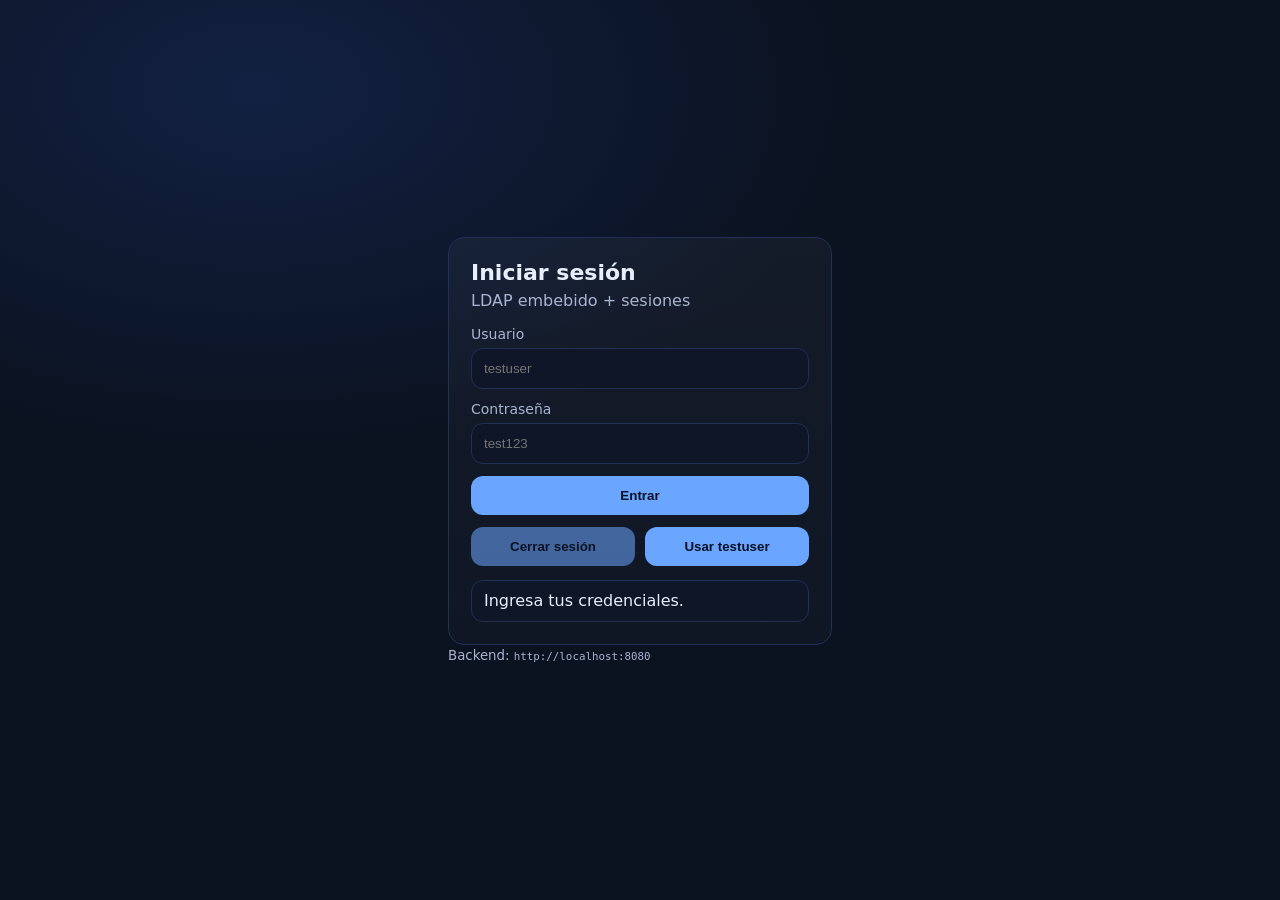
==== frontend-login/dashboard.html @ 65106ebf "init: auth + backend api + frontend" ====
<!doctype html>
<html lang="es">
<head>
  <meta charset="UTF-8" />
  <meta name="viewport" content="width=device-width,initial-scale=1" />
  <title>MS Auth - Panel</title>
  <link rel="stylesheet" href="styles.css" />
</head>
<body>
  <main class="container wide">
    <header class="topbar topbar-search">
      <div class="search-row">
        <label class="search-label" for="msisdn">Ingresar número de teléfono <span class="req">*</span></label>
        <input id="msisdn" type="text" placeholder="" />
        <button id="btnBuscar" class="btn">BUSCAR</button>
      </div>

      <div class="topbar-right">
        <p class="muted mini" id="userLine">—</p>
        <button id="btnCerrar" class="btn secondary">Cerrar sesión</button>
      </div>
    </header>

    <section class="grid">
      <!-- Datos del Equipo (IZQUIERDA) -->
      <article class="panel panel-equipo">
        <div class="panel-head">Datos del Equipo</div>
        <div class="panel-body two-col">
          <div class="kv"><span>NÚMERO:</span><b id="eq_num">—</b></div>
          <div class="kv"><span>IMSI:</span><b id="eq_imsi">—</b></div>
          <div class="kv"><span>IMEI:</span><b id="eq_imei">—</b></div>
          <div class="kv"><span>ESTADO IMEI:</span><b id="eq_estado_imei">—</b></div>
          <div class="kv"><span>MARCA:</span><b id="eq_marca">—</b></div>
          <div class="kv"><span>MODELO:</span><b id="eq_modelo">—</b></div>
          <div class="kv"><span>CONDICIÓN IMEI:</span><b id="eq_condicion">—</b></div>
        </div>

        <div class="panel-actions">
          <button class="btn small">Reinicio total</button>
          <button class="btn small">Reinicio Datos</button>
        </div>
      </article>

      <!-- Aprovisionamiento de la Línea (CENTRO - ANCHO) -->
      <article class="panel panel-aprov">
        <div class="panel-head">Aprovisionamiento de la Línea</div>

        <div class="panel-body aprov-grid">
          <!-- Columna izquierda -->
          <div class="col">
            <div class="kv-row"><span>NÚMERO:</span><b id="ln_num">—</b><span class="spacer"></span></div>
            <div class="kv-row"><span>IMSI:</span><b id="ln_imsi">—</b><span class="spacer"></span></div>
            <div class="kv-row"><span>PERFIL SUSCRIPTOR:</span><b id="ln_perfil">—</b><span class="spacer"></span></div>
            <div class="kv-row"><span>TECNOLOGÍA ACTIVA:</span><b id="ln_tech">—</b><span class="spacer"></span></div>
            <div class="kv-row"><span>PLAN COMERCIAL:</span><b id="ln_plan">—</b><span class="spacer"></span></div>

            <div class="kv-row"><span>ESTADO DE SERVICIOS:</span><b>—</b><span class="icon-plus">+</span></div>
            <div class="kv-row"><span>VOZ WIFI:</span><b>—</b><span class="icon-plus">+</span></div>
            <div class="kv-row"><span>SERVICIO DE DATOS:</span><b>—</b><span class="icon-plus">+</span></div>
            <div class="kv-row"><span>SERVICIOS BÁSICOS:</span><b>—</b><span class="icon-plus">+</span></div>
            <div class="kv-row"><span>SALDOS:</span><b>—</b><span class="icon-plus">+</span></div>
          </div>

          <!-- Columna derecha -->
          <div class="col">
            <div class="kv-row"><span>SERV. SUPLEMENTARIOS:</span><b>—</b><span class="icon-plus">+</span></div>
            <div class="kv-row"><span>SERV. ADICIONALES:</span><b>—</b><span class="icon-plus">+</span></div>
            <div class="kv-row"><span>APN’S APROVISIONADAS:</span><b>—</b><span class="icon-plus">+</span></div>
            <div class="kv-row"><span>PORTABILIDAD:</span><b>—</b><span class="icon-plus">+</span></div>

            <div class="kv-row"><span>SERIE ORIGINAL:</span><b>—</b><span class="dot ok"></span></div>

            <div class="kv-row"><span>CONDICIÓN VOLTE:</span><b>—</b><span class="icon-plus">+</span></div>
            <div class="kv-row"><span>ANCLAJE VOLTE:</span><b>—</b><span class="icon-plus">+</span></div>
            <div class="kv-row"><span>ENRUTAMIENTO VOLTE:</span><b>—</b><span class="icon-plus">+</span></div>
            <div class="kv-row"><span>VOLTE:</span><b>—</b><span class="icon-plus">+</span></div>
            <div class="kv-row"><span>ROAMING VOLTE 4G:</span><b>—</b><span class="icon-plus">+</span></div>
          </div>
        </div>
      </article>

      <!-- Registro en la Red de Datos -->
      <article class="panel panel-datos">
        <div class="panel-head">Registro en la Red de Datos</div>
        <div class="panel-body two-col">
          <!-- En el modelo: Estado y APN en uso con "+" -->
          <div class="kv"><span>ESTADO:</span><span class="icon-plus">+</span></div>

          <div class="kv"><span>ÚLTIMO NE REGISTRADO:</span><b id="dat_ne">—</b></div>
          <div class="kv"><span>PAÍS/OPERADOR:</span><b id="dat_pais">—</b></div>
          <div class="kv"><span>ÚLTIMA RED REGISTRADA:</span><b id="dat_red">—</b></div>
          <div class="kv"><span>ÚLTIMA CELDA REGISTRADA:</span><b id="dat_celda">—</b></div>
          <div class="kv"><span>ÚLTIMO REGISTRO DE CONEXIÓN:</span><b id="dat_ult">—</b></div>

          <div class="kv"><span>APN EN USO:</span><span class="icon-plus">+</span></div>
        </div>
      </article>

      <!-- Estado del servicio en la Red de Voz -->
      <article class="panel panel-voz">
        <div class="panel-head">Estado del servicio en la Red de Voz</div>
        <div class="panel-body two-col">
          <div class="kv"><span>ESTADO:</span><b id="voz_estado">—</b></div>
          <div class="kv"><span>VRL REGISTRADA:</span><b id="voz_vrl">—</b></div>
          <div class="kv"><span>PAÍS/OPERADOR:</span><b id="voz_pais">—</b></div>
          <div class="kv"><span>RED REGISTRADA:</span><b id="voz_red">—</b></div>
          <div class="kv"><span>DISPONIBILIDAD:</span><b id="voz_disp">—</b></div>
          <div class="kv"><span>ÚLTIMA CELDA REGISTRO LLAMADA:</span><b id="voz_celda">—</b></div>
          <div class="kv"><span>ACCESSIBLE:</span><b id="voz_access">—</b></div>
        </div>
      </article>
    </section>

    <div class="status" id="dashStatus" aria-live="polite"></div>
  </main>

  <script src="dashboard.js"></script>
</body>
</html>
---- frontend-login/styles.css ----
:root{
  --bg:#0b1220;
  --text:#e8eefc;
  --muted:#a9b4d0;
  --border:#223055;
  --accent:#6aa6ff;
}

*{box-sizing:border-box}
html,body{height:100%}

body{
  margin:0;
  font-family: ui-sans-serif, system-ui, -apple-system, Segoe UI, Roboto, Arial;
  background: radial-gradient(1000px 600px at 20% 10%, #122142 0%, var(--bg) 60%);
  color:var(--text);

  /* Dashboard necesita scroll normal */
  min-height: 100vh;
}

/* ---------- Base ---------- */
.container{ width:min(420px, 92vw); padding:18px; }

.page-center{
  min-height: 100vh;
  display:flex;
  align-items:center;
  justify-content:center;
}

.card{
  background: linear-gradient(180deg, rgba(255,255,255,0.04), rgba(255,255,255,0.02));
  border:1px solid var(--border);
  border-radius:16px;
  padding:22px;
}

h1{margin:0 0 6px 0; font-size:22px}
.muted{color:var(--muted); margin:0 0 16px 0}
.mini{ margin:4px 0 0 0; font-size:12px; }

form{display:flex; flex-direction:column; gap:12px}

label{
  display:flex;
  flex-direction:column;
  gap:6px;
  font-size:14px;
  color:var(--muted);
}

input{
  padding:12px;
  border-radius:12px;
  border:1px solid var(--border);
  background:#0e1627;
  color:var(--text);
  outline:none;
}

button, .btn{
  border:0;
  border-radius:12px;
  padding:12px 14px;
  font-weight:600;
  cursor:pointer;
  background: var(--accent);
  color:#081024;
}

button:disabled{opacity:.55; cursor:not-allowed}

.btn.secondary{
  background:#1b2a4c;
  color:var(--text);
  border:1px solid var(--border);
}

.btn.small{
  padding:10px 12px;
  font-size:13px;
}

/* ---- LOGIN: fila de botones bien alineada ---- */
.row{
  display:flex;
  gap:10px;
  margin-top:12px;
}
.row > button,
.row > .btn{
  flex: 1 1 0;
  min-width: 0;
  white-space: nowrap;
}
@media (max-width: 420px){
  .row{ flex-direction: column; }
}

.status{
  margin-top:14px;
  padding:10px 12px;
  border-radius:12px;
  border:1px solid var(--border);
  background:#0e1627;
  min-height:42px;
  display:flex;
  align-items:center;
}

/* ---------- Dashboard ---------- */
.container.wide{
  width: min(1600px, 98vw);
  margin: 0 auto;     /* centra horizontalmente */
  padding: 16px;
}

/* Topbar */
.topbar{
  display:flex;
  align-items:center;
  justify-content:space-between;
  gap:14px;
  padding:14px 16px;
  border:1px solid var(--border);
  border-radius:16px;
  background: linear-gradient(180deg, rgba(255,255,255,0.04), rgba(255,255,255,0.02));
  margin-bottom:14px;
}

.topbar-right{
  display:flex;
  align-items:center;
  gap:10px;
  justify-content:flex-end;
}

/* Search layout */
.topbar-search .search-row{
  display:flex;
  align-items:flex-end;
  gap:12px;
  flex: 1 1 auto;
}

.search-label{
  display:flex;
  flex-direction:column;
  line-height:1.1;
  color:var(--muted);
  font-size:13px;
  padding-bottom:2px;
  white-space:nowrap;
}

.search-label .req{
  color:#ff6a6a;
  font-weight:700;
}

.topbar-search input#msisdn{
  width: 260px;
  height: 38px;
  padding: 8px 10px;
  border-radius: 10px;
}

#btnBuscar{
  height: 38px;
  padding: 0 16px;
  border-radius: 10px;
  text-transform: uppercase;
  letter-spacing: .04em;
}

/* Grid como tu dibujo */
.grid{
  display:grid;
  grid-template-columns: 420px 1fr 1fr;
  gap:16px;
  align-items:start;
  grid-template-areas:
    "equipo aprov aprov"
    "datos  voz   voz";
}

.panel-equipo{ grid-area: equipo; }
.panel-aprov{ grid-area: aprov; }
.panel-datos{ grid-area: datos; }
.panel-voz{ grid-area: voz; }

/* Panels */
.panel{
  border:1px solid var(--border);
  border-radius:16px;
  background:#0e1627;
  overflow:hidden;
  max-width: 100%;
}

.panel-head{
  padding:12px 14px;
  background: rgba(106,166,255,0.14);
  border-bottom:1px solid var(--border);
  font-weight:700;
  font-size: 14px;
}

.panel-body{ padding:16px; }

.panel-actions{
  padding:12px 14px 16px 14px;
  display:flex;
  gap:10px;
}

/* ----------- KV (paneles simples) ----------- */
.two-col{ display:grid; grid-template-columns: 1fr 1fr; gap:12px 16px; }
.col{ display:flex; flex-direction:column; gap:10px; }

.kv{
  display:flex;
  align-items:flex-start;
  gap:12px;
  padding:10px 12px;
  border:1px solid rgba(34,48,85,0.6);
  border-radius:12px;
  background: rgba(255,255,255,0.02);
}

.kv span{
  color:var(--muted);
  font-size:12px;
  letter-spacing:0.04em;
  flex: 0 0 46%;
  white-space: nowrap;
  overflow: hidden;
  text-overflow: ellipsis;
  padding-top: 1px;
  min-width: 0;
}

.kv b{
  font-size:13px;
  font-weight:700;
  flex: 1 1 auto;
  min-width: 0;
  text-align: right;

  white-space: normal;
  overflow-wrap: anywhere;
  word-break: break-word;

  display: -webkit-box;
  -webkit-line-clamp: 2;
  -webkit-box-orient: vertical;
  overflow: hidden;
}

/* Paneles con 1 columna */
.panel-equipo .two-col,
.panel-voz .two-col,
.panel-datos .two-col{
  grid-template-columns: 1fr;
}

/* ----------- Dot (círculo) ----------- */
.dot{
  width: 12px;
  height: 12px;
  border-radius: 999px;
  display:inline-block;
  flex: 0 0 12px;
  min-width: 12px;
  max-width: 12px;
  border: 1px solid rgba(255,255,255,0.18);
  background: rgba(169,180,208,0.5);
  margin-left: auto;
}

.dot.ok{ background: rgba(77,224,143,0.85); }
.dot.warn{ background: rgba(255,213,106,0.85); }
.dot.off{ background: rgba(255,106,106,0.75); }

/* ----------- Plus (círculo) ----------- */
.icon-plus{
  width: 18px;
  height: 18px;
  border-radius: 999px;
  display:inline-flex;
  align-items:center;
  justify-content:center;

  margin-left: auto;
  flex: 0 0 18px;

  border:1px solid rgba(255,255,255,0.30);
  background: rgba(106,166,255,0.28);
  color: var(--text);

  padding:0;
  line-height:1;
  font-size:12px;
  font-weight:900;
  user-select:none;
}

/* ----------- Aprovisionamiento (label | valor | icon) ----------- */
.aprov-grid{
  display:grid;
  grid-template-columns: 1fr 1fr;
  gap: 14px;
}

.kv-row{
  display:grid;
  grid-template-columns: 170px 1fr 20px;
  gap: 10px;
  align-items:center;

  padding:10px 12px;
  border:1px solid rgba(34,48,85,0.6);
  border-radius:12px;
  background: rgba(255,255,255,0.02);
}

.kv-row span{
  color:var(--muted);
  font-size:12px;
  letter-spacing:0.04em;
  white-space:nowrap;
  overflow:hidden;
  text-overflow:ellipsis;
  text-align:right;
  min-width:0;
}

.kv-row b{
  font-size:13px;
  font-weight:700;
  text-align:left;
  min-width:0;

  white-space: normal;
  overflow-wrap:anywhere;
  word-break:break-word;

  display:-webkit-box;
  -webkit-line-clamp: 2;
  -webkit-box-orient: vertical;
  overflow:hidden;
}

.kv-row .spacer{
  width: 18px;
  height: 18px;
}

.kv-row .dot,
.kv-row .icon-plus{
  margin-left: 0;
  justify-self: end;
}

/* ---------- Responsive ---------- */
@media (max-width: 1300px){
  .container.wide{ width:min(1200px, 98vw); }

  .grid{
    grid-template-columns: 1fr;
    grid-template-areas:
      "equipo"
      "aprov"
      "datos"
      "voz";
  }

  .topbar-search input#msisdn{ width: 220px; }
  .aprov-grid{ grid-template-columns: 1fr; }
  .kv-row{ grid-template-columns: 150px 1fr 20px; }
}
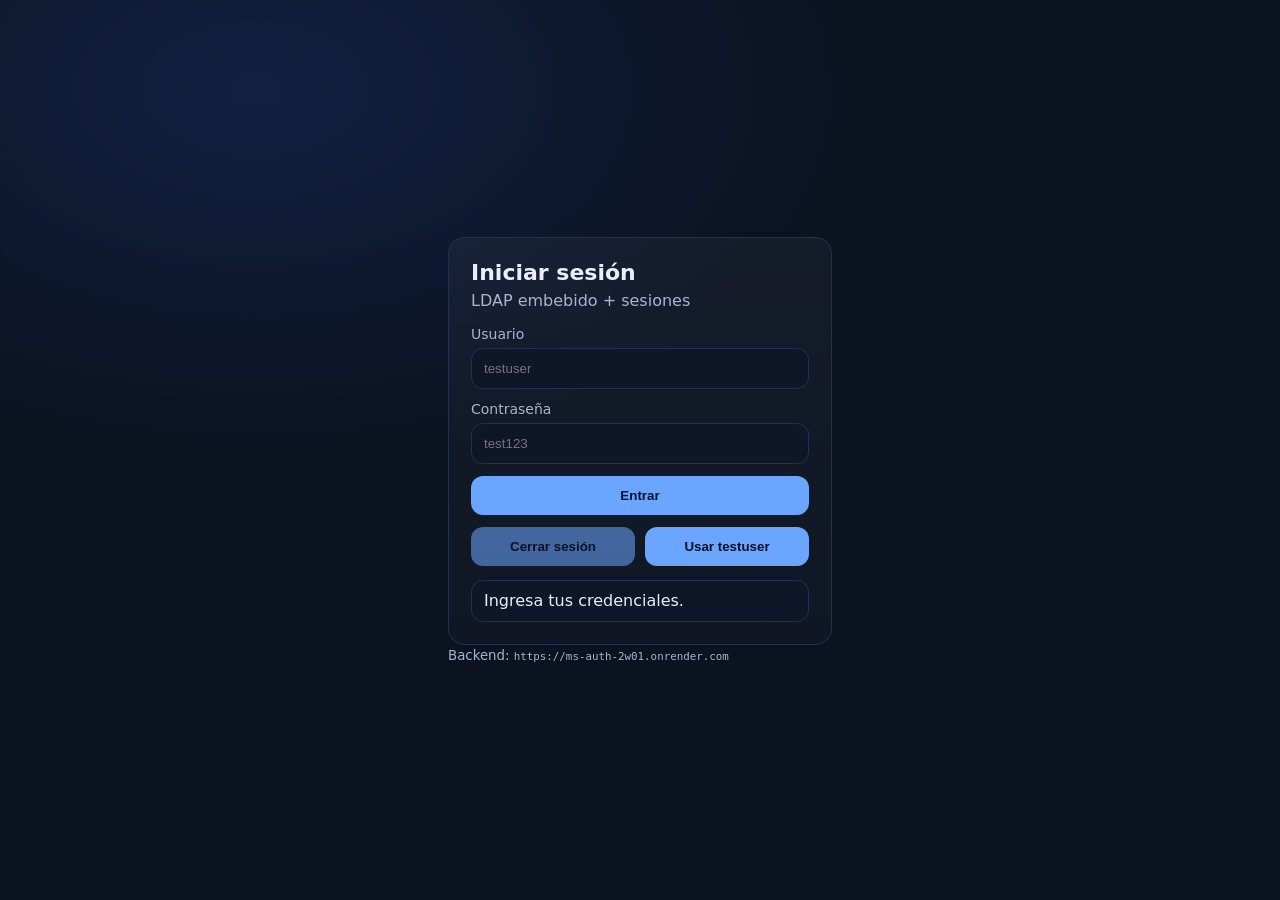
==== commit 5554b071: "frontend: render config" ====
--- a/frontend-login/dashboard.html
+++ b/frontend-login/dashboard.html
@@ -22,7 +22,7 @@
     </header>
 
     <section class="grid">
-      <!-- Datos del Equipo (IZQUIERDA) -->
+      <!-- Datos del Equipo -->
       <article class="panel panel-equipo">
         <div class="panel-head">Datos del Equipo</div>
         <div class="panel-body two-col">
@@ -41,12 +41,11 @@
         </div>
       </article>
 
-      <!-- Aprovisionamiento de la Línea (CENTRO - ANCHO) -->
+      <!-- Aprovisionamiento -->
       <article class="panel panel-aprov">
         <div class="panel-head">Aprovisionamiento de la Línea</div>
 
         <div class="panel-body aprov-grid">
-          <!-- Columna izquierda -->
           <div class="col">
             <div class="kv-row"><span>NÚMERO:</span><b id="ln_num">—</b><span class="spacer"></span></div>
             <div class="kv-row"><span>IMSI:</span><b id="ln_imsi">—</b><span class="spacer"></span></div>
@@ -61,7 +60,6 @@
             <div class="kv-row"><span>SALDOS:</span><b>—</b><span class="icon-plus">+</span></div>
           </div>
 
-          <!-- Columna derecha -->
           <div class="col">
             <div class="kv-row"><span>SERV. SUPLEMENTARIOS:</span><b>—</b><span class="icon-plus">+</span></div>
             <div class="kv-row"><span>SERV. ADICIONALES:</span><b>—</b><span class="icon-plus">+</span></div>
@@ -79,24 +77,21 @@
         </div>
       </article>
 
-      <!-- Registro en la Red de Datos -->
+      <!-- Datos -->
       <article class="panel panel-datos">
         <div class="panel-head">Registro en la Red de Datos</div>
         <div class="panel-body two-col">
-          <!-- En el modelo: Estado y APN en uso con "+" -->
           <div class="kv"><span>ESTADO:</span><span class="icon-plus">+</span></div>
-
           <div class="kv"><span>ÚLTIMO NE REGISTRADO:</span><b id="dat_ne">—</b></div>
           <div class="kv"><span>PAÍS/OPERADOR:</span><b id="dat_pais">—</b></div>
           <div class="kv"><span>ÚLTIMA RED REGISTRADA:</span><b id="dat_red">—</b></div>
           <div class="kv"><span>ÚLTIMA CELDA REGISTRADA:</span><b id="dat_celda">—</b></div>
           <div class="kv"><span>ÚLTIMO REGISTRO DE CONEXIÓN:</span><b id="dat_ult">—</b></div>
-
           <div class="kv"><span>APN EN USO:</span><span class="icon-plus">+</span></div>
         </div>
       </article>
 
-      <!-- Estado del servicio en la Red de Voz -->
+      <!-- Voz -->
       <article class="panel panel-voz">
         <div class="panel-head">Estado del servicio en la Red de Voz</div>
         <div class="panel-body two-col">
@@ -114,6 +109,8 @@
     <div class="status" id="dashStatus" aria-live="polite"></div>
   </main>
 
+  <!-- ✅ primero config -->
+  <script src="config.js"></script>
   <script src="dashboard.js"></script>
 </body>
 </html>
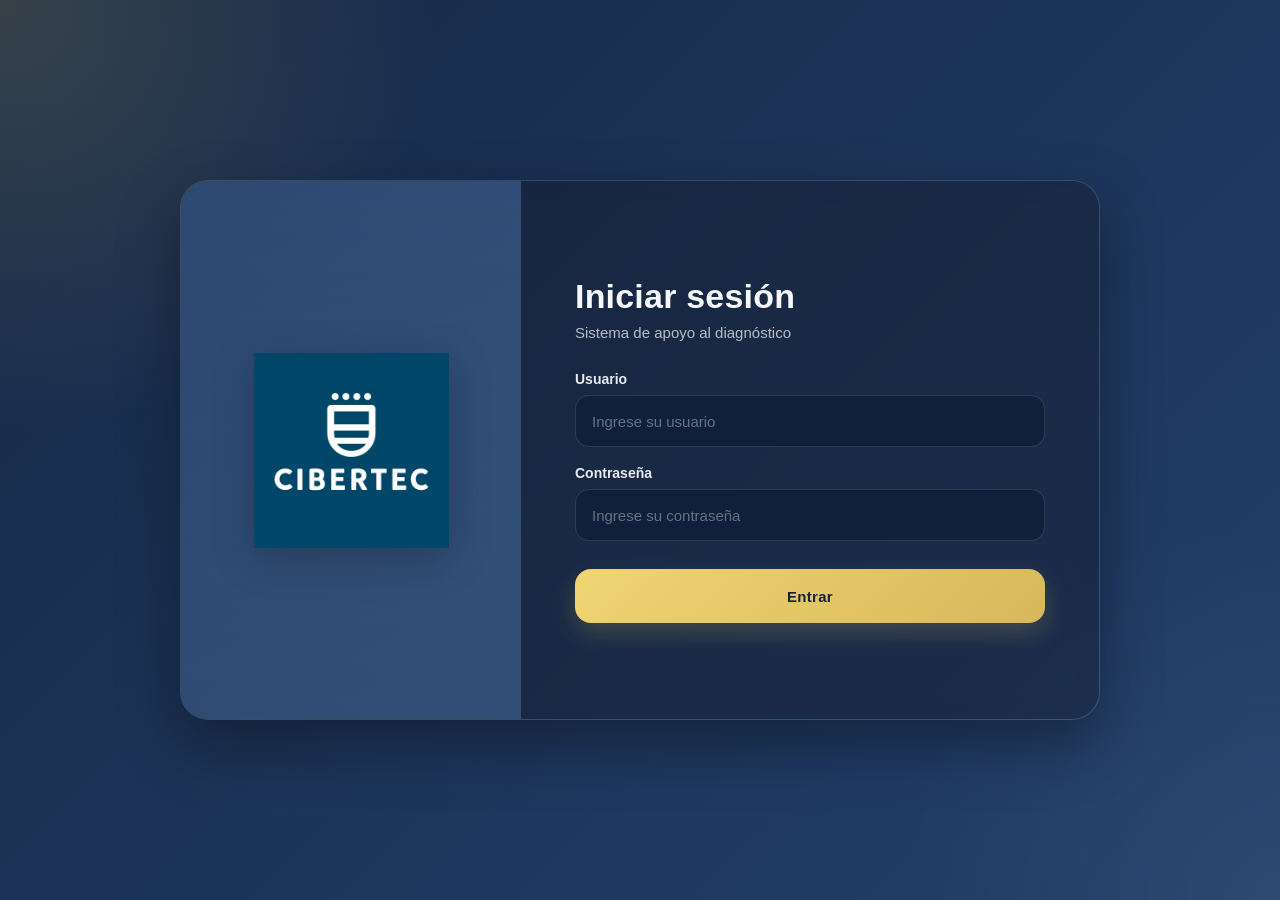
==== commit 21557864: "Mejoramiento del dashboard principal, guardando relación estilistica al login, se removieron campos " ====
--- a/frontend-login/dashboard.html
+++ b/frontend-login/dashboard.html
@@ -3,113 +3,169 @@
 <head>
   <meta charset="UTF-8" />
   <meta name="viewport" content="width=device-width,initial-scale=1" />
-  <title>MS Auth - Panel</title>
+  <title>CIBERTEC - Panel de diagnóstico</title>
   <link rel="stylesheet" href="styles.css" />
 </head>
-<body>
+<body class="dashboard-body">
   <main class="container wide">
     <header class="topbar topbar-search">
       <div class="search-row">
-        <label class="search-label" for="msisdn">Ingresar número de teléfono <span class="req">*</span></label>
-        <input id="msisdn" type="text" placeholder="" />
-        <button id="btnBuscar" class="btn">BUSCAR</button>
+        <label class="search-label" for="msisdn">
+          Ingresar número de teléfono <span class="req">*</span>
+        </label>
+        <input id="msisdn" type="text" placeholder="Ej. 51922541335" />
+        <button id="btnBuscar" class="btn btn-gold">BUSCAR</button>
       </div>
 
       <div class="topbar-right">
-        <p class="muted mini" id="userLine">—</p>
+        <p class="mini user-chip" id="userLine">—</p>
         <button id="btnCerrar" class="btn secondary">Cerrar sesión</button>
       </div>
     </header>
 
-    <section class="grid">
-      <!-- Datos del Equipo -->
-      <article class="panel panel-equipo">
-        <div class="panel-head">Datos del Equipo</div>
-        <div class="panel-body two-col">
-          <div class="kv"><span>NÚMERO:</span><b id="eq_num">—</b></div>
-          <div class="kv"><span>IMSI:</span><b id="eq_imsi">—</b></div>
-          <div class="kv"><span>IMEI:</span><b id="eq_imei">—</b></div>
-          <div class="kv"><span>ESTADO IMEI:</span><b id="eq_estado_imei">—</b></div>
-          <div class="kv"><span>MARCA:</span><b id="eq_marca">—</b></div>
-          <div class="kv"><span>MODELO:</span><b id="eq_modelo">—</b></div>
-          <div class="kv"><span>CONDICIÓN IMEI:</span><b id="eq_condicion">—</b></div>
-        </div>
-
-        <div class="panel-actions">
-          <button class="btn small">Reinicio total</button>
-          <button class="btn small">Reinicio Datos</button>
-        </div>
-      </article>
-
-      <!-- Aprovisionamiento -->
-      <article class="panel panel-aprov">
-        <div class="panel-head">Aprovisionamiento de la Línea</div>
-
-        <div class="panel-body aprov-grid">
-          <div class="col">
-            <div class="kv-row"><span>NÚMERO:</span><b id="ln_num">—</b><span class="spacer"></span></div>
-            <div class="kv-row"><span>IMSI:</span><b id="ln_imsi">—</b><span class="spacer"></span></div>
-            <div class="kv-row"><span>PERFIL SUSCRIPTOR:</span><b id="ln_perfil">—</b><span class="spacer"></span></div>
-            <div class="kv-row"><span>TECNOLOGÍA ACTIVA:</span><b id="ln_tech">—</b><span class="spacer"></span></div>
-            <div class="kv-row"><span>PLAN COMERCIAL:</span><b id="ln_plan">—</b><span class="spacer"></span></div>
-
-            <div class="kv-row"><span>ESTADO DE SERVICIOS:</span><b>—</b><span class="icon-plus">+</span></div>
-            <div class="kv-row"><span>VOZ WIFI:</span><b>—</b><span class="icon-plus">+</span></div>
-            <div class="kv-row"><span>SERVICIO DE DATOS:</span><b>—</b><span class="icon-plus">+</span></div>
-            <div class="kv-row"><span>SERVICIOS BÁSICOS:</span><b>—</b><span class="icon-plus">+</span></div>
-            <div class="kv-row"><span>SALDOS:</span><b>—</b><span class="icon-plus">+</span></div>
+    <section class="layout">
+      <section class="grid">
+        <!-- Datos del Equipo -->
+        <article class="panel panel-equipo">
+          <div class="panel-head">Datos del Equipo</div>
+          <div class="panel-body two-col">
+            <div class="kv"><span>NÚMERO:</span><b id="eq_num">—</b></div>
+            <div class="kv"><span>IMSI:</span><b id="eq_imsi">—</b></div>
+            <div class="kv"><span>IMEI:</span><b id="eq_imei">—</b></div>
+            <div class="kv"><span>ESTADO IMEI:</span><b id="eq_estado_imei">—</b></div>
+            <div class="kv"><span>MARCA:</span><b id="eq_marca">—</b></div>
+            <div class="kv"><span>MODELO:</span><b id="eq_modelo">—</b></div>
+            <div class="kv"><span>CONDICIÓN IMEI:</span><b id="eq_condicion">—</b></div>
           </div>
 
-          <div class="col">
-            <div class="kv-row"><span>SERV. SUPLEMENTARIOS:</span><b>—</b><span class="icon-plus">+</span></div>
-            <div class="kv-row"><span>SERV. ADICIONALES:</span><b>—</b><span class="icon-plus">+</span></div>
-            <div class="kv-row"><span>APN’S APROVISIONADAS:</span><b>—</b><span class="icon-plus">+</span></div>
-            <div class="kv-row"><span>PORTABILIDAD:</span><b>—</b><span class="icon-plus">+</span></div>
+          <div class="panel-actions">
+            <button class="btn small btn-gold-soft" type="button">Reinicio total</button>
+            <button class="btn small btn-gold-soft" type="button">Reinicio Datos</button>
+          </div>
+        </article>
 
-            <div class="kv-row"><span>SERIE ORIGINAL:</span><b>—</b><span class="dot ok"></span></div>
+        <!-- Aprovisionamiento -->
+        <article class="panel panel-aprov">
+          <div class="panel-head">Aprovisionamiento de la Línea</div>
 
-            <div class="kv-row"><span>CONDICIÓN VOLTE:</span><b>—</b><span class="icon-plus">+</span></div>
-            <div class="kv-row"><span>ANCLAJE VOLTE:</span><b>—</b><span class="icon-plus">+</span></div>
-            <div class="kv-row"><span>ENRUTAMIENTO VOLTE:</span><b>—</b><span class="icon-plus">+</span></div>
-            <div class="kv-row"><span>VOLTE:</span><b>—</b><span class="icon-plus">+</span></div>
-            <div class="kv-row"><span>ROAMING VOLTE 4G:</span><b>—</b><span class="icon-plus">+</span></div>
+          <div class="panel-body aprov-grid">
+            <div class="col">
+              <div class="kv-row"><span>NÚMERO:</span><b id="ln_num">—</b></div>
+              <div class="kv-row"><span>IMSI:</span><b id="ln_imsi">—</b></div>
+              <div class="kv-row"><span>PERFIL SUSCRIPTOR:</span><b id="ln_perfil">—</b></div>
+              <div class="kv-row"><span>TECNOLOGÍA ACTIVA:</span><b id="ln_tech">—</b></div>
+              <div class="kv-row"><span>PLAN COMERCIAL:</span><b id="ln_plan">—</b></div>
+            </div>
+
+            <div class="col">
+              <div class="kv-row kv-row-dot">
+                <span>SERIE ORIGINAL:</span>
+                <b id="ln_serie">—</b>
+                <span id="lnSerieDot" class="dot ok"></span>
+              </div>
+
+              <div class="kv-row kv-row-dot">
+                <span>PORTABILIDAD:</span>
+                <b id="ln_portabilidad">—</b>
+                <span id="lnPortaDot" class="dot na"></span>
+              </div>
+
+              <div class="kv-row kv-row-dot">
+                <span>CONDICIÓN VOLTE:</span>
+                <b id="ln_volte_cond">—</b>
+                <span id="lnVolteDot" class="dot na"></span>
+              </div>
+            </div>
+          </div>
+        </article>
+
+        <!-- Datos -->
+        <article class="panel panel-datos">
+          <div class="panel-head">Registro en la Red de Datos</div>
+          <div class="panel-body two-col">
+            <div class="kv kv-ind">
+              <span>ESTADO:</span>
+              <b id="dat_estado">—</b>
+              <span id="indDatosDot" class="dot"></span>
+            </div>
+
+            <div class="kv"><span>ÚLTIMO NE REGISTRADO:</span><b id="dat_ne">—</b></div>
+            <div class="kv"><span>PAÍS/OPERADOR:</span><b id="dat_pais">—</b></div>
+            <div class="kv"><span>ÚLTIMA RED REGISTRADA:</span><b id="dat_red">—</b></div>
+            <div class="kv"><span>ÚLTIMA CELDA REGISTRADA:</span><b id="dat_celda">—</b></div>
+            <div class="kv"><span>ÚLTIMO REGISTRO DE CONEXIÓN:</span><b id="dat_ult">—</b></div>
+
+            <div class="kv kv-ind">
+              <span>APN EN USO:</span>
+              <b id="dat_apn">—</b>
+              <span id="indApnDot" class="dot"></span>
+            </div>
+          </div>
+        </article>
+
+        <!-- Voz -->
+        <article class="panel panel-voz">
+          <div class="panel-head">Estado del servicio en la Red de Voz</div>
+          <div class="panel-body two-col">
+            <div class="kv kv-ind">
+              <span>ESTADO:</span>
+              <b id="voz_estado">—</b>
+              <span id="indVozDot" class="dot"></span>
+            </div>
+
+            <div class="kv"><span>VLR REGISTRADA:</span><b id="voz_vrl">—</b></div>
+            <div class="kv"><span>PAÍS/OPERADOR:</span><b id="voz_pais">—</b></div>
+            <div class="kv"><span>RED REGISTRADA:</span><b id="voz_red">—</b></div>
+            <div class="kv"><span>DISPONIBILIDAD:</span><b id="voz_disp">—</b></div>
+            <div class="kv"><span>ÚLTIMA CELDA REGISTRO LLAMADA:</span><b id="voz_celda">—</b></div>
+            <div class="kv"><span>ACCESSIBLE:</span><b id="voz_access">—</b></div>
+          </div>
+        </article>
+      </section>
+
+      <!-- Panel derecho -->
+      <aside class="sidepanel">
+        <div class="panel">
+          <div class="panel-head">Historial (últimas 72h)</div>
+          <div class="panel-body">
+            <table class="history">
+              <thead>
+                <tr>
+                  <th>Fecha/Hora</th>
+                  <th>Prioridad</th>
+                  <th>Recomendación</th>
+                  <th>Resultado</th>
+                </tr>
+              </thead>
+              <tbody id="histBody">
+                <tr><td colspan="4" class="muted">Sin historial</td></tr>
+              </tbody>
+            </table>
           </div>
         </div>
-      </article>
-
-      <!-- Datos -->
-      <article class="panel panel-datos">
-        <div class="panel-head">Registro en la Red de Datos</div>
-        <div class="panel-body two-col">
-          <div class="kv"><span>ESTADO:</span><span class="icon-plus">+</span></div>
-          <div class="kv"><span>ÚLTIMO NE REGISTRADO:</span><b id="dat_ne">—</b></div>
-          <div class="kv"><span>PAÍS/OPERADOR:</span><b id="dat_pais">—</b></div>
-          <div class="kv"><span>ÚLTIMA RED REGISTRADA:</span><b id="dat_red">—</b></div>
-          <div class="kv"><span>ÚLTIMA CELDA REGISTRADA:</span><b id="dat_celda">—</b></div>
-          <div class="kv"><span>ÚLTIMO REGISTRO DE CONEXIÓN:</span><b id="dat_ult">—</b></div>
-          <div class="kv"><span>APN EN USO:</span><span class="icon-plus">+</span></div>
-        </div>
-      </article>
-
-      <!-- Voz -->
-      <article class="panel panel-voz">
-        <div class="panel-head">Estado del servicio en la Red de Voz</div>
-        <div class="panel-body two-col">
-          <div class="kv"><span>ESTADO:</span><b id="voz_estado">—</b></div>
-          <div class="kv"><span>VRL REGISTRADA:</span><b id="voz_vrl">—</b></div>
-          <div class="kv"><span>PAÍS/OPERADOR:</span><b id="voz_pais">—</b></div>
-          <div class="kv"><span>RED REGISTRADA:</span><b id="voz_red">—</b></div>
-          <div class="kv"><span>DISPONIBILIDAD:</span><b id="voz_disp">—</b></div>
-          <div class="kv"><span>ÚLTIMA CELDA REGISTRO LLAMADA:</span><b id="voz_celda">—</b></div>
-          <div class="kv"><span>ACCESSIBLE:</span><b id="voz_access">—</b></div>
-        </div>
-      </article>
+      </aside>
     </section>
-
-    <div class="status" id="dashStatus" aria-live="polite"></div>
   </main>
 
-  <!-- ✅ primero config -->
+  <!-- Toasts -->
+  <div id="toastHost" class="toast-host" aria-live="polite"></div>
+
+  <!-- Modal recomendación -->
+  <div id="modalReco" class="modal hidden" role="dialog" aria-modal="true">
+    <div class="modal-card">
+      <div class="modal-head">
+        <h3 id="recoTitle">Recomendación</h3>
+        <button id="btnCloseReco" class="x" type="button">×</button>
+      </div>
+      <div class="modal-body">
+        <p id="recoDetail" class="muted modal-text"></p>
+      </div>
+      <div class="modal-actions">
+        <button id="btnOkReco" class="btn btn-gold" type="button">Entendido</button>
+      </div>
+    </div>
+  </div>
+
   <script src="config.js"></script>
   <script src="dashboard.js"></script>
 </body>
--- a/frontend-login/styles.css
+++ b/frontend-login/styles.css
@@ -1,80 +1,421 @@
 :root{
-  --bg:#0b1220;
-  --text:#e8eefc;
-  --muted:#a9b4d0;
-  --border:#223055;
-  --accent:#6aa6ff;
-}
-
-*{box-sizing:border-box}
-html,body{height:100%}
-
-body{
+  --cibertec-blue:#223f6b;
+  --cibertec-blue-dark:#142847;
+  --cibertec-blue-soft:#355784;
+  --cibertec-white:#f5f7fb;
+  --cibertec-gold:#d7b85a;
+  --cibertec-border:rgba(255,255,255,0.12);
+  --cibertec-input:#10203a;
+  --cibertec-shadow:0 24px 60px rgba(0,0,0,.35);
+}
+
+*{
+  box-sizing:border-box;
+}
+
+html,body{
   margin:0;
-  font-family: ui-sans-serif, system-ui, -apple-system, Segoe UI, Roboto, Arial;
-  background: radial-gradient(1000px 600px at 20% 10%, #122142 0%, var(--bg) 60%);
-  color:var(--text);
-
-  /* Dashboard necesita scroll normal */
-  min-height: 100vh;
-}
-
-/* ---------- Base ---------- */
-.container{ width:min(420px, 92vw); padding:18px; }
-
-.page-center{
-  min-height: 100vh;
+  padding:0;
+  min-height:100%;
+  font-family: "Segoe UI", Roboto, Arial, sans-serif;
+}
+
+/* Fondo principal */
+.login-body{
+  min-height:100vh;
+  background:
+    radial-gradient(circle at top left, rgba(215,184,90,.18), transparent 28%),
+    radial-gradient(circle at bottom right, rgba(255,255,255,.05), transparent 25%),
+    linear-gradient(135deg, var(--cibertec-blue-dark) 0%, #1c3357 45%, var(--cibertec-blue) 100%);
   display:flex;
   align-items:center;
   justify-content:center;
-}
-
-.card{
-  background: linear-gradient(180deg, rgba(255,255,255,0.04), rgba(255,255,255,0.02));
-  border:1px solid var(--border);
+  padding:24px;
+}
+
+/* Contenedor general */
+.login-shell{
+  width:100%;
+  display:flex;
+  justify-content:center;
+  align-items:center;
+}
+
+/* Card */
+.login-card{
+  width:min(920px, 96vw);
+  min-height:540px;
+  display:grid;
+  grid-template-columns: 340px 1fr;
+  border-radius:28px;
+  overflow:hidden;
+  background:rgba(255,255,255,0.04);
+  border:1px solid rgba(255,255,255,0.09);
+  box-shadow:var(--cibertec-shadow);
+  backdrop-filter: blur(10px);
+}
+
+/* Lado logo */
+.brand-block{
+  background:
+    linear-gradient(180deg, rgba(255,255,255,.05), rgba(255,255,255,.02)),
+    linear-gradient(160deg, var(--cibertec-blue) 0%, var(--cibertec-blue-soft) 100%);
+  display:flex;
+  align-items:center;
+  justify-content:center;
+  padding:40px;
+  position:relative;
+}
+
+.brand-block::after{
+  content:"";
+  position:absolute;
+  inset:0;
+  background:linear-gradient(180deg, transparent 0%, rgba(0,0,0,.12) 100%);
+  pointer-events:none;
+}
+
+.brand-logo{
+  width:min(220px, 75%);
+  max-width:220px;
+  object-fit:contain;
+  filter:drop-shadow(0 10px 20px rgba(0,0,0,.22));
+  position:relative;
+  z-index:1;
+}
+
+/* Lado formulario */
+.login-content{
+  background:rgba(8,16,32,.42);
+  padding:56px 54px;
+  display:flex;
+  flex-direction:column;
+  justify-content:center;
+}
+
+.login-content h1{
+  margin:0 0 8px;
+  color:var(--cibertec-white);
+  font-size:34px;
+  font-weight:800;
+  letter-spacing:.2px;
+}
+
+.login-subtitle{
+  margin:0 0 30px;
+  color:rgba(245,247,251,.72);
+  font-size:15px;
+}
+
+.login-form{
+  display:flex;
+  flex-direction:column;
+  gap:18px;
+}
+
+.field{
+  display:flex;
+  flex-direction:column;
+  gap:8px;
+}
+
+.field span{
+  color:var(--cibertec-white);
+  font-size:14px;
+  font-weight:600;
+  opacity:.94;
+}
+
+.field input{
+  height:52px;
+  padding:0 16px;
+  border-radius:14px;
+  border:1px solid var(--cibertec-border);
+  background:var(--cibertec-input);
+  color:var(--cibertec-white);
+  font-size:15px;
+  outline:none;
+  transition:.22s ease;
+}
+
+.field input::placeholder{
+  color:rgba(245,247,251,.38);
+}
+
+.field input:focus{
+  border-color:rgba(215,184,90,.7);
+  box-shadow:0 0 0 4px rgba(215,184,90,.12);
+  transform:translateY(-1px);
+}
+
+.btn-primary{
+  margin-top:10px;
+  height:54px;
+  border:none;
   border-radius:16px;
-  padding:22px;
-}
-
-h1{margin:0 0 6px 0; font-size:22px}
-.muted{color:var(--muted); margin:0 0 16px 0}
-.mini{ margin:4px 0 0 0; font-size:12px; }
-
-form{display:flex; flex-direction:column; gap:12px}
-
-label{
+  cursor:pointer;
+  font-size:15px;
+  font-weight:800;
+  letter-spacing:.3px;
+  color:#13223d;
+  background:linear-gradient(135deg, #f0d573 0%, var(--cibertec-gold) 100%);
+  box-shadow:0 10px 24px rgba(215,184,90,.22);
+  transition:.22s ease;
+}
+
+.btn-primary:hover{
+  transform:translateY(-2px);
+  box-shadow:0 14px 28px rgba(215,184,90,.28);
+}
+
+.btn-primary:active{
+  transform:translateY(0);
+}
+
+.btn-primary:disabled{
+  opacity:.72;
+  cursor:not-allowed;
+}
+
+/* Modal flotante */
+.modal{
+  position:fixed;
+  inset:0;
+  background:rgba(6,10,18,.55);
+  display:flex;
+  align-items:center;
+  justify-content:center;
+  padding:24px;
+  z-index:1000;
+  backdrop-filter: blur(4px);
+}
+
+.modal.hidden{
+  display:none;
+}
+
+.modal-card{
+  width:min(420px, 92vw);
+  background:linear-gradient(180deg, #1b3155 0%, #10203a 100%);
+  border:1px solid rgba(255,255,255,.10);
+  border-radius:24px;
+  padding:30px 28px 24px;
+  text-align:center;
+  box-shadow:0 25px 60px rgba(0,0,0,.35);
+  animation:popIn .22s ease;
+}
+
+.modal-card h2{
+  margin:0 0 10px;
+  color:var(--cibertec-white);
+  font-size:24px;
+}
+
+.modal-card p{
+  margin:0 0 22px;
+  color:rgba(245,247,251,.78);
+  font-size:15px;
+  line-height:1.5;
+}
+
+.modal-icon{
+  width:62px;
+  height:62px;
+  margin:0 auto 18px;
+  border-radius:50%;
+  display:flex;
+  align-items:center;
+  justify-content:center;
+  font-size:30px;
+  font-weight:900;
+  color:white;
+}
+
+.modal-icon.success{
+  background:linear-gradient(135deg, #8ccf76 0%, #4f9f54 100%);
+}
+
+.modal-icon.error{
+  background:linear-gradient(135deg, #e88686 0%, #c95757 100%);
+}
+
+@keyframes popIn{
+  from{
+    opacity:0;
+    transform:translateY(8px) scale(.98);
+  }
+  to{
+    opacity:1;
+    transform:translateY(0) scale(1);
+  }
+}
+
+/* Responsive */
+@media (max-width: 820px){
+  .login-card{
+    grid-template-columns:1fr;
+    min-height:auto;
+  }
+
+  .brand-block{
+    min-height:220px;
+  }
+
+  .brand-logo{
+    width:140px;
+  }
+
+  .login-content{
+    padding:34px 24px 28px;
+  }
+
+  .login-content h1{
+    font-size:28px;
+  }
+}
+
+/*============================================================*/
+
+:root{
+  --dash-bg-1:#10203a;
+  --dash-bg-2:#19345b;
+  --dash-bg-3:#24446f;
+  --dash-panel:rgba(8,16,32,.42);
+  --dash-panel-soft:rgba(16,32,58,.72);
+  --dash-panel-card:rgba(255,255,255,0.04);
+  --dash-border:rgba(255,255,255,.10);
+  --dash-text:var(--cibertec-white);
+  --dash-muted:rgba(245,247,251,.72);
+  --dash-shadow:0 18px 40px rgba(0,0,0,.22);
+}
+
+/* ===== Fondo dashboard ===== */
+.dashboard-body{
+  min-height:100vh;
+  background:
+    radial-gradient(circle at top left, rgba(215,184,90,.16), transparent 22%),
+    radial-gradient(circle at bottom right, rgba(255,255,255,.05), transparent 20%),
+    linear-gradient(135deg, var(--dash-bg-1) 0%, var(--dash-bg-2) 46%, var(--dash-bg-3) 100%);
+  color:var(--dash-text);
+  padding:16px;
+}
+
+/* ===== Contenedor ===== */
+.container.wide{
+  width:min(1600px, 98vw);
+  margin:0 auto;
+  padding:0;
+}
+
+/* ===== Topbar ===== */
+.topbar{
+  display:flex;
+  align-items:center;
+  justify-content:space-between;
+  gap:14px;
+  padding:14px 16px;
+  border:1px solid var(--dash-border);
+  border-radius:20px;
+  background:var(--dash-panel);
+  box-shadow:var(--dash-shadow);
+  backdrop-filter:blur(10px);
+  margin-bottom:16px;
+}
+
+.topbar-right{
+  display:flex;
+  align-items:center;
+  gap:12px;
+  justify-content:flex-end;
+}
+
+.topbar-search .search-row{
+  display:flex;
+  align-items:flex-end;
+  gap:12px;
+  flex:1 1 auto;
+}
+
+.search-label{
   display:flex;
   flex-direction:column;
-  gap:6px;
-  font-size:14px;
-  color:var(--muted);
-}
-
-input{
-  padding:12px;
+  line-height:1.15;
+  color:var(--dash-muted);
+  font-size:13px;
+  white-space:nowrap;
+}
+
+.search-label .req{
+  color:#ffd46f;
+  font-weight:800;
+}
+
+.topbar-search input#msisdn{
+  width:320px;
+  height:46px;
+  padding:10px 14px;
+  border-radius:14px;
+  border:1px solid var(--cibertec-border);
+  background:var(--cibertec-input);
+  color:var(--cibertec-white);
+  outline:none;
+  transition:.22s ease;
+}
+
+.topbar-search input#msisdn::placeholder{
+  color:rgba(245,247,251,.38);
+}
+
+.topbar-search input#msisdn:focus{
+  border-color:rgba(215,184,90,.7);
+  box-shadow:0 0 0 4px rgba(215,184,90,.12);
+}
+
+.user-chip{
+  margin:0;
+  padding:10px 14px;
   border-radius:12px;
-  border:1px solid var(--border);
-  background:#0e1627;
-  color:var(--text);
-  outline:none;
-}
-
-button, .btn{
-  border:0;
-  border-radius:12px;
-  padding:12px 14px;
-  font-weight:600;
+  background:rgba(255,255,255,.04);
+  border:1px solid var(--dash-border);
+  color:var(--dash-muted);
+  font-size:13px;
+  white-space:nowrap;
+}
+
+/* ===== Botones generales dashboard ===== */
+.btn{
+  border:none;
+  border-radius:14px;
+  padding:12px 16px;
+  font-weight:800;
   cursor:pointer;
-  background: var(--accent);
-  color:#081024;
-}
-
-button:disabled{opacity:.55; cursor:not-allowed}
+  transition:.22s ease;
+}
+
+.btn:hover{
+  transform:translateY(-1px);
+}
+
+.btn:active{
+  transform:translateY(0);
+}
+
+.btn-gold{
+  color:#13223d;
+  background:linear-gradient(135deg, #f0d573 0%, var(--cibertec-gold) 100%);
+  box-shadow:0 10px 24px rgba(215,184,90,.18);
+}
+
+.btn-gold-soft{
+  background:rgba(215,184,90,.14);
+  color:var(--cibertec-white);
+  border:1px solid rgba(215,184,90,.22);
+}
 
 .btn.secondary{
-  background:#1b2a4c;
-  color:var(--text);
-  border:1px solid var(--border);
+  background:rgba(255,255,255,.05);
+  color:var(--cibertec-white);
+  border:1px solid var(--dash-border);
 }
 
 .btn.small{
@@ -82,99 +423,14 @@
   font-size:13px;
 }
 
-/* ---- LOGIN: fila de botones bien alineada ---- */
-.row{
-  display:flex;
-  gap:10px;
-  margin-top:12px;
-}
-.row > button,
-.row > .btn{
-  flex: 1 1 0;
-  min-width: 0;
-  white-space: nowrap;
-}
-@media (max-width: 420px){
-  .row{ flex-direction: column; }
-}
-
-.status{
-  margin-top:14px;
-  padding:10px 12px;
-  border-radius:12px;
-  border:1px solid var(--border);
-  background:#0e1627;
-  min-height:42px;
-  display:flex;
-  align-items:center;
-}
-
-/* ---------- Dashboard ---------- */
-.container.wide{
-  width: min(1600px, 98vw);
-  margin: 0 auto;     /* centra horizontalmente */
-  padding: 16px;
-}
-
-/* Topbar */
-.topbar{
-  display:flex;
-  align-items:center;
-  justify-content:space-between;
-  gap:14px;
-  padding:14px 16px;
-  border:1px solid var(--border);
-  border-radius:16px;
-  background: linear-gradient(180deg, rgba(255,255,255,0.04), rgba(255,255,255,0.02));
-  margin-bottom:14px;
-}
-
-.topbar-right{
-  display:flex;
-  align-items:center;
-  gap:10px;
-  justify-content:flex-end;
-}
-
-/* Search layout */
-.topbar-search .search-row{
-  display:flex;
-  align-items:flex-end;
-  gap:12px;
-  flex: 1 1 auto;
-}
-
-.search-label{
-  display:flex;
-  flex-direction:column;
-  line-height:1.1;
-  color:var(--muted);
-  font-size:13px;
-  padding-bottom:2px;
-  white-space:nowrap;
-}
-
-.search-label .req{
-  color:#ff6a6a;
-  font-weight:700;
-}
-
-.topbar-search input#msisdn{
-  width: 260px;
-  height: 38px;
-  padding: 8px 10px;
-  border-radius: 10px;
-}
-
-#btnBuscar{
-  height: 38px;
-  padding: 0 16px;
-  border-radius: 10px;
-  text-transform: uppercase;
-  letter-spacing: .04em;
-}
-
-/* Grid como tu dibujo */
+/* ===== Layout principal ===== */
+.layout{
+  display:grid;
+  grid-template-columns: 1fr 360px;
+  gap:16px;
+  align-items:start;
+}
+
 .grid{
   display:grid;
   grid-template-columns: 420px 1fr 1fr;
@@ -190,145 +446,116 @@
 .panel-datos{ grid-area: datos; }
 .panel-voz{ grid-area: voz; }
 
-/* Panels */
+/* ===== Paneles ===== */
 .panel{
-  border:1px solid var(--border);
-  border-radius:16px;
-  background:#0e1627;
+  border:1px solid rgba(255,255,255,.09);
+  border-radius:22px;
+  background:var(--dash-panel-card);
+  box-shadow:var(--dash-shadow);
+  backdrop-filter:blur(8px);
   overflow:hidden;
-  max-width: 100%;
 }
 
 .panel-head{
-  padding:12px 14px;
-  background: rgba(106,166,255,0.14);
-  border-bottom:1px solid var(--border);
-  font-weight:700;
-  font-size: 14px;
-}
-
-.panel-body{ padding:16px; }
+  padding:14px 16px;
+  background:
+    linear-gradient(180deg, rgba(255,255,255,.05), rgba(255,255,255,.02)),
+    linear-gradient(160deg, var(--cibertec-blue) 0%, var(--cibertec-blue-soft) 100%);
+  color:var(--cibertec-white);
+  font-weight:800;
+  font-size:14px;
+  letter-spacing:.2px;
+  border-bottom:1px solid rgba(255,255,255,.06);
+}
+
+.panel-body{
+  padding:16px;
+}
 
 .panel-actions{
-  padding:12px 14px 16px 14px;
+  padding:0 16px 16px;
   display:flex;
   gap:10px;
 }
 
-/* ----------- KV (paneles simples) ----------- */
-.two-col{ display:grid; grid-template-columns: 1fr 1fr; gap:12px 16px; }
-.col{ display:flex; flex-direction:column; gap:10px; }
-
-.kv{
-  display:flex;
-  align-items:flex-start;
-  gap:12px;
-  padding:10px 12px;
-  border:1px solid rgba(34,48,85,0.6);
-  border-radius:12px;
-  background: rgba(255,255,255,0.02);
-}
-
-.kv span{
-  color:var(--muted);
-  font-size:12px;
-  letter-spacing:0.04em;
-  flex: 0 0 46%;
-  white-space: nowrap;
-  overflow: hidden;
-  text-overflow: ellipsis;
-  padding-top: 1px;
-  min-width: 0;
-}
-
-.kv b{
-  font-size:13px;
-  font-weight:700;
-  flex: 1 1 auto;
-  min-width: 0;
-  text-align: right;
-
-  white-space: normal;
-  overflow-wrap: anywhere;
-  word-break: break-word;
-
-  display: -webkit-box;
-  -webkit-line-clamp: 2;
-  -webkit-box-orient: vertical;
-  overflow: hidden;
-}
-
-/* Paneles con 1 columna */
+/* ===== Bloques de campos ===== */
+.two-col{
+  display:grid;
+  grid-template-columns:1fr 1fr;
+  gap:12px 16px;
+}
+
 .panel-equipo .two-col,
 .panel-voz .two-col,
 .panel-datos .two-col{
-  grid-template-columns: 1fr;
-}
-
-/* ----------- Dot (círculo) ----------- */
-.dot{
-  width: 12px;
-  height: 12px;
-  border-radius: 999px;
-  display:inline-block;
-  flex: 0 0 12px;
-  min-width: 12px;
-  max-width: 12px;
-  border: 1px solid rgba(255,255,255,0.18);
-  background: rgba(169,180,208,0.5);
-  margin-left: auto;
-}
-
-.dot.ok{ background: rgba(77,224,143,0.85); }
-.dot.warn{ background: rgba(255,213,106,0.85); }
-.dot.off{ background: rgba(255,106,106,0.75); }
-
-/* ----------- Plus (círculo) ----------- */
-.icon-plus{
-  width: 18px;
-  height: 18px;
-  border-radius: 999px;
-  display:inline-flex;
-  align-items:center;
-  justify-content:center;
-
-  margin-left: auto;
-  flex: 0 0 18px;
-
-  border:1px solid rgba(255,255,255,0.30);
-  background: rgba(106,166,255,0.28);
-  color: var(--text);
-
-  padding:0;
-  line-height:1;
+  grid-template-columns:1fr;
+}
+
+.col{
+  display:flex;
+  flex-direction:column;
+  gap:10px;
+}
+
+.kv{
+  display:flex;
+  align-items:flex-start;
+  gap:12px;
+  padding:11px 12px;
+  border:1px solid rgba(255,255,255,.08);
+  border-radius:14px;
+  background:var(--dash-panel-soft);
+}
+
+.kv span{
+  color:var(--dash-muted);
   font-size:12px;
-  font-weight:900;
-  user-select:none;
-}
-
-/* ----------- Aprovisionamiento (label | valor | icon) ----------- */
+  letter-spacing:.04em;
+  flex:0 0 46%;
+  white-space:nowrap;
+  overflow:hidden;
+  text-overflow:ellipsis;
+  min-width:0;
+}
+
+.kv b{
+  color:var(--dash-text);
+  font-size:13px;
+  font-weight:800;
+  flex:1 1 auto;
+  min-width:0;
+  text-align:right;
+  white-space:normal;
+  overflow-wrap:anywhere;
+  word-break:break-word;
+}
+
+.kv-ind{
+  align-items:center;
+}
+
+/* ===== Aprovisionamiento simplificado ===== */
 .aprov-grid{
   display:grid;
-  grid-template-columns: 1fr 1fr;
-  gap: 14px;
+  grid-template-columns:1fr 1fr;
+  gap:14px;
 }
 
 .kv-row{
   display:grid;
-  grid-template-columns: 170px 1fr 20px;
-  gap: 10px;
-  align-items:center;
-
-  padding:10px 12px;
-  border:1px solid rgba(34,48,85,0.6);
-  border-radius:12px;
-  background: rgba(255,255,255,0.02);
+  grid-template-columns:170px 1fr;
+  gap:10px;
+  align-items:center;
+  padding:11px 12px;
+  border:1px solid rgba(255,255,255,.08);
+  border-radius:14px;
+  background:var(--dash-panel-soft);
 }
 
 .kv-row span{
-  color:var(--muted);
+  color:var(--dash-muted);
   font-size:12px;
-  letter-spacing:0.04em;
+  letter-spacing:.04em;
   white-space:nowrap;
   overflow:hidden;
   text-overflow:ellipsis;
@@ -337,38 +564,225 @@
 }
 
 .kv-row b{
+  color:var(--dash-text);
   font-size:13px;
-  font-weight:700;
+  font-weight:800;
   text-align:left;
   min-width:0;
-
-  white-space: normal;
+  white-space:normal;
   overflow-wrap:anywhere;
   word-break:break-word;
-
-  display:-webkit-box;
-  -webkit-line-clamp: 2;
-  -webkit-box-orient: vertical;
-  overflow:hidden;
-}
-
-.kv-row .spacer{
-  width: 18px;
-  height: 18px;
-}
-
-.kv-row .dot,
-.kv-row .icon-plus{
-  margin-left: 0;
-  justify-self: end;
-}
-
-/* ---------- Responsive ---------- */
+}
+
+.kv-row-dot{
+  grid-template-columns:150px 1fr 20px;
+}
+
+/* ===== Indicadores por color ===== */
+.dot{
+  width:12px;
+  height:12px;
+  border-radius:999px;
+  display:inline-block;
+  flex:0 0 12px;
+  min-width:12px;
+  border:1px solid rgba(255,255,255,.16);
+  background:rgba(255,255,255,.28);
+  margin-left:auto;
+}
+
+.kv-row-dot .dot{
+  justify-self:end;
+  margin-left:0;
+}
+
+.dot.ok{ background:#63d48d; }
+.dot.warn{ background:#f0c96d; }
+.dot.off{ background:#e27777; }
+.dot.na{ background:#8d96aa; }
+
+/* ===== Panel lateral historial ===== */
+.sidepanel{
+  position:sticky;
+  top:16px;
+}
+
+.history{
+  width:100%;
+  border-collapse:collapse;
+  font-size:13px;
+}
+
+.history th,
+.history td{
+  text-align:left;
+  padding:10px 8px;
+  border-bottom:1px solid rgba(255,255,255,.08);
+  vertical-align:top;
+}
+
+.history th{
+  color:var(--dash-muted);
+  font-size:12px;
+}
+
+.history td{
+  color:var(--dash-text);
+}
+
+/* ===== Badges prioridad ===== */
+.badge{
+  display:inline-flex;
+  align-items:center;
+  justify-content:center;
+  min-width:38px;
+  height:26px;
+  border-radius:999px;
+  padding:0 10px;
+  font-size:12px;
+  font-weight:800;
+}
+
+.badge.p1{
+  background:rgba(240,201,109,.16);
+  color:#ffd877;
+  border:1px solid rgba(240,201,109,.26);
+}
+
+.badge.p2{
+  background:rgba(226,119,119,.16);
+  color:#ff9e9e;
+  border:1px solid rgba(226,119,119,.28);
+}
+
+.badge.p3{
+  background:rgba(99,212,141,.16);
+  color:#93e8af;
+  border:1px solid rgba(99,212,141,.26);
+}
+
+.badge.na{
+  background:rgba(255,255,255,.08);
+  color:#d6d9e1;
+  border:1px solid rgba(255,255,255,.12);
+}
+
+/* ===== Toasts ===== */
+.toast-host{
+  position:fixed;
+  top:18px;
+  right:18px;
+  display:flex;
+  flex-direction:column;
+  gap:10px;
+  z-index:1100;
+}
+
+.toast{
+  width:min(360px, 90vw);
+  border-radius:18px;
+  padding:14px 16px;
+  border:1px solid rgba(255,255,255,.10);
+  box-shadow:0 18px 36px rgba(0,0,0,.24);
+  backdrop-filter:blur(8px);
+}
+
+.toast.info{
+  background:rgba(24,46,80,.94);
+}
+
+.toast.warn{
+  background:rgba(71,56,20,.95);
+}
+
+.toast.danger{
+  background:rgba(73,28,28,.96);
+}
+
+.t-title{
+  margin:0 0 4px;
+  font-weight:800;
+  color:#fff;
+}
+
+.t-msg{
+  margin:0;
+  color:rgba(255,255,255,.82);
+  font-size:14px;
+  line-height:1.4;
+}
+
+/* ===== Modal dashboard ===== */
+.modal-card .modal-head{
+  display:flex;
+  align-items:center;
+  justify-content:space-between;
+  padding:16px 18px;
+  background:linear-gradient(135deg, #f0d573 0%, var(--cibertec-gold) 100%);
+  color:#142847;
+  border-radius:24px 24px 0 0;
+}
+
+.modal-card .modal-head h3{
+  margin:0;
+  font-size:20px;
+  font-weight:800;
+}
+
+.x{
+  border:none;
+  background:rgba(20,40,71,.12);
+  color:#142847;
+  width:34px;
+  height:34px;
+  border-radius:10px;
+  font-size:20px;
+  font-weight:800;
+  cursor:pointer;
+}
+
+.modal-body{
+  padding:20px 18px 10px;
+}
+
+.modal-text{
+  margin:0;
+  color:rgba(245,247,251,.82);
+  font-size:15px;
+  line-height:1.6;
+}
+
+.modal-actions{
+  padding:0 18px 20px;
+  display:flex;
+  justify-content:flex-end;
+}
+
+/* ===== Ocultar status viejo del dashboard ===== */
+.status{
+  display:none !important;
+}
+
+.muted{
+  color:var(--dash-muted);
+}
+
+.mini{
+  font-size:12px;
+}
+
+/* ===== Responsive ===== */
 @media (max-width: 1300px){
-  .container.wide{ width:min(1200px, 98vw); }
+  .layout{
+    grid-template-columns:1fr;
+  }
+
+  .sidepanel{
+    position:static;
+  }
 
   .grid{
-    grid-template-columns: 1fr;
+    grid-template-columns:1fr;
     grid-template-areas:
       "equipo"
       "aprov"
@@ -376,7 +790,27 @@
       "voz";
   }
 
-  .topbar-search input#msisdn{ width: 220px; }
-  .aprov-grid{ grid-template-columns: 1fr; }
-  .kv-row{ grid-template-columns: 150px 1fr 20px; }
+  .aprov-grid{
+    grid-template-columns:1fr;
+  }
+}
+
+@media (max-width: 900px){
+  .topbar{
+    flex-direction:column;
+    align-items:stretch;
+  }
+
+  .topbar-right{
+    justify-content:space-between;
+  }
+
+  .topbar-search .search-row{
+    flex-direction:column;
+    align-items:stretch;
+  }
+
+  .topbar-search input#msisdn{
+    width:100%;
+  }
 }
